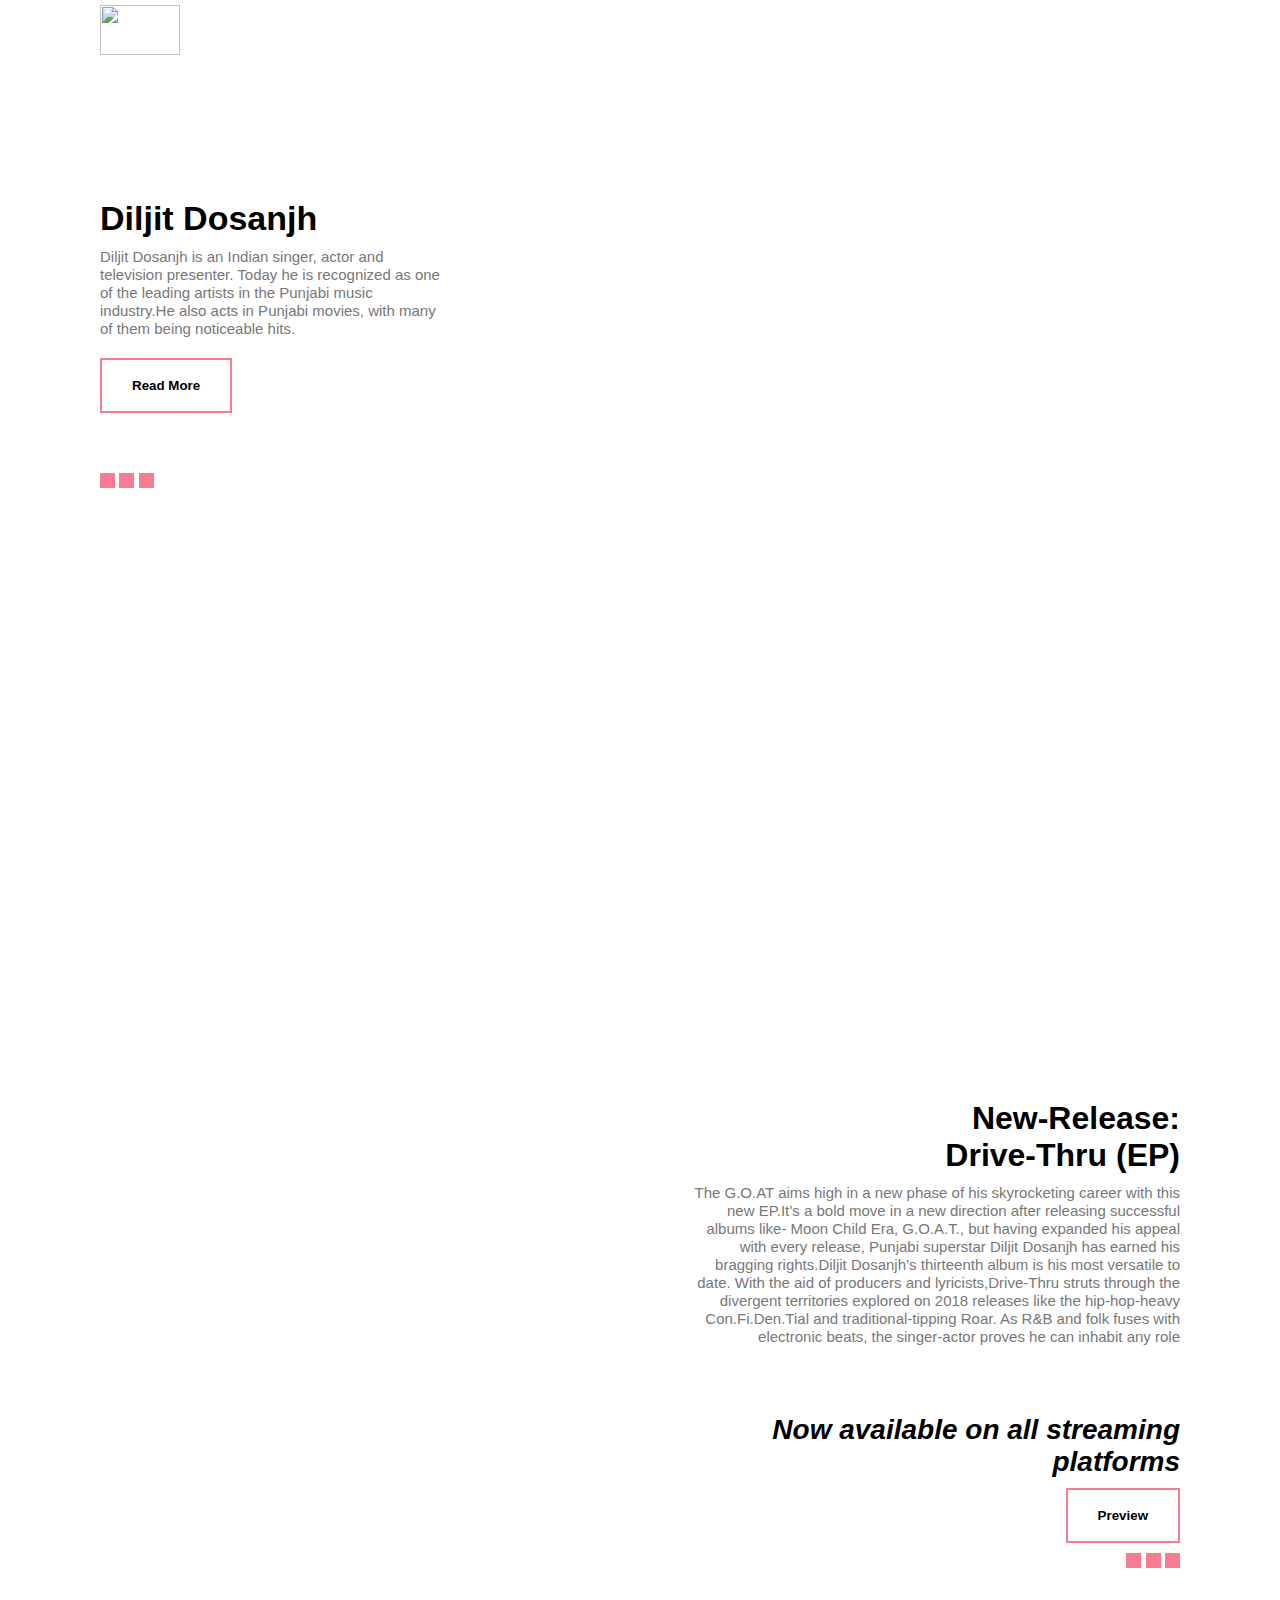
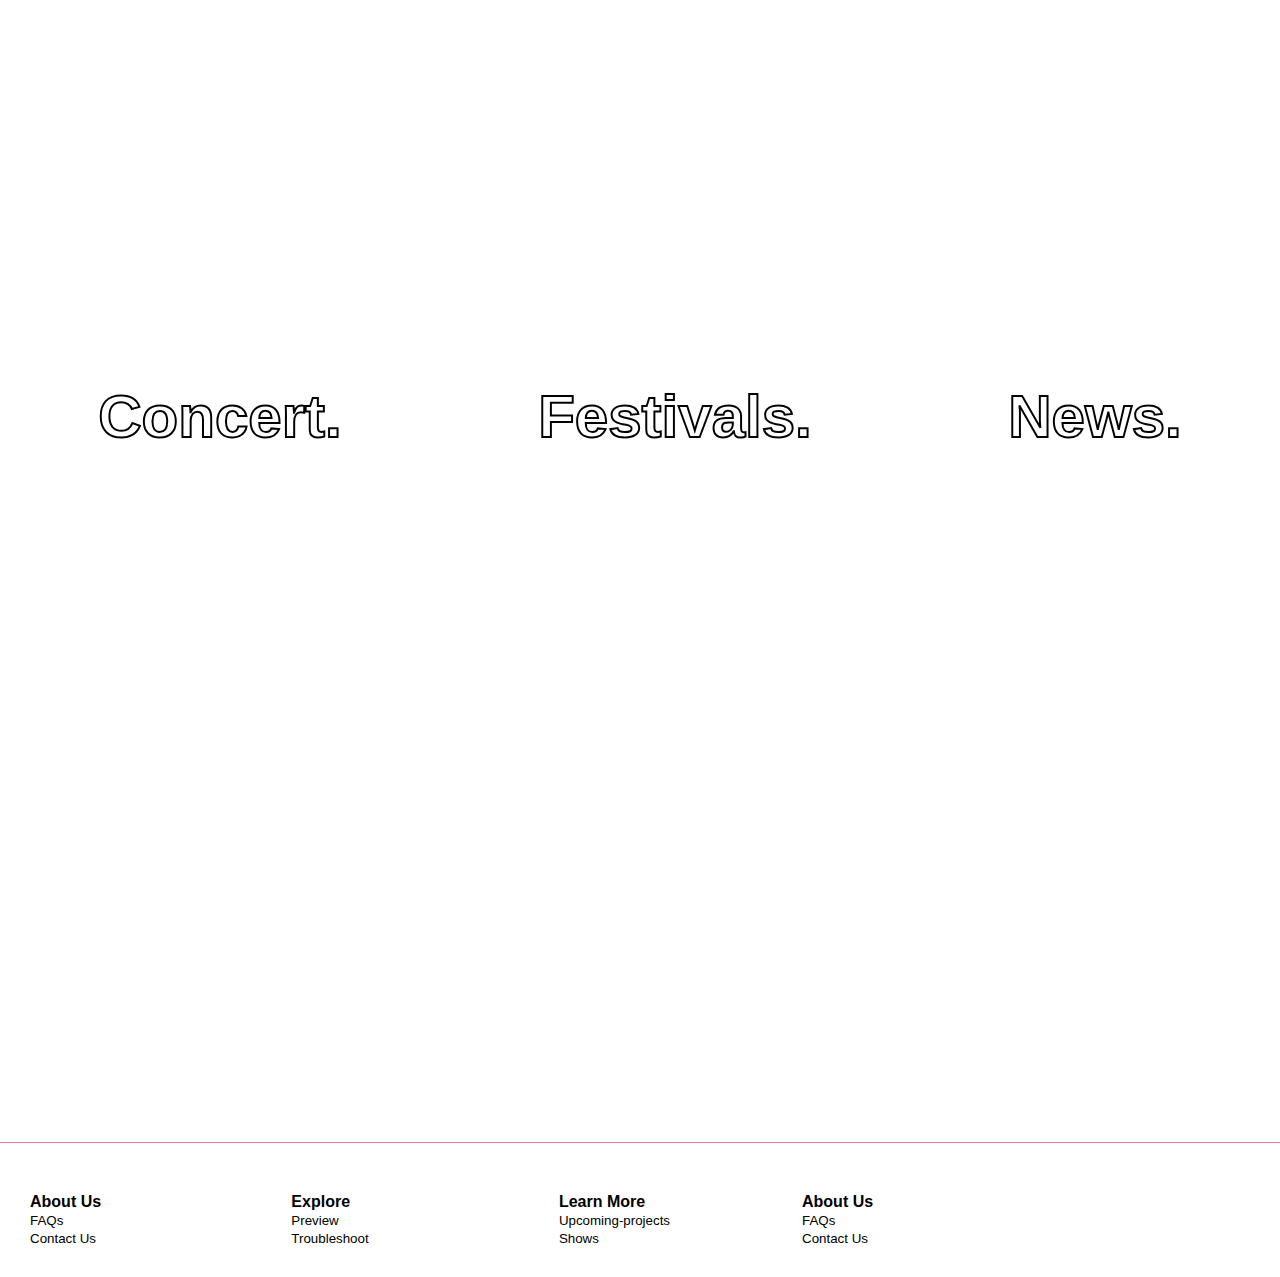
==== index.html @ 60cc2644 "Add files via upload" ====
<!DOCTYPE html>
<html lang="en" dir="ltr">
  <head>
    <meta charset="utf-8">
    <title></title>
    <link rel="stylesheet" href="styles.css">
  </head>
  <body>
    <section id="header">
      <div class="container">
      <img src="goat.jpg" alt="" class="logo">
      <div class="header-text">
        <h1>Diljit Dosanjh</h1>
        <p>Diljit Dosanjh is an Indian singer, actor and television presenter.
         Today he is recognized as one of the leading artists in the Punjabi music industry.He also acts in Punjabi movies, with many of them being noticeable hits.
        </p>
        <button type="button" name="button" class="common-btn">Read More</button>
<div class="line">
  <span class="line-1"></span>
  <span class="line-2"></span>
  <span class="line-3"></span>
</div>

      </div>
      </div>
</section>

<nav id="sidenav">
<ul>
  <li><a href="index.html">Home</a></li>
  <li><a href="play.html">New Release</a></li>
  <li><a href="song.html">Concert</a></li>
  <li><a href="index.html">News</a></li>
</ul>
</nav>
<img src="menu.png" alt="" id="menubtn">

<!--song-->
<section id="newRelease">
  <div class="left-col">
<img src="drivethru.png" alt="" class="">
  </div>
  <div class="right-col">
<div class="text">
  <h1>New-Release:<br> Drive-Thru (EP)</h1>
  <p>The G.O.AT aims high in a new phase of his skyrocketing career with this new EP.It’s a bold move in a new direction after releasing successful albums like- Moon Child Era, G.O.A.T., but having expanded his appeal with every release, Punjabi superstar Diljit Dosanjh has earned his bragging rights.Diljit Dosanjh’s thirteenth album is his most versatile to date. With the aid of producers and lyricists,Drive-Thru struts through the divergent territories explored on 2018 releases like the hip-hop-heavy Con.Fi.Den.Tial and traditional-tipping Roar. As R&B and folk fuses with electronic beats, the singer-actor proves he can inhabit any role</p><br>
  <h2>Now available on all streaming platforms</h2>
    <button type="button" name="button" class="common-btn">Preview</button><br>
  <div class="line">
    <span class="line-1"></span>
    <span class="line-2"></span>
    <span class="line-3"></span>
  </div>
</div>
  </div>
</section>
<!---concerts---->

  <div class="hero">
    <h1>Concert.</h1>
    <h1>Festivals.</h1>
    <h1>News.</h1>
    <div class="concert">

    </div>
  </div>

  <!---Footer--->
  <section id="footer">
    <div class="footer-row">
      <hr>
      <div class="footer-left-col">
    <div class="footer-links">
      <div class="linktitle">
        <h4>About Us</h4>
        <small>FAQs</small><br>
        <small>Contact Us</small>
      </div>
      <div class="linktitle">
        <h4>Explore</h4>
        <small>Preview</small><br>
        <small>Troubleshoot</small>
      </div>
      <div class="linktitle">
        <h4>Learn More</h4>
        <small>Upcoming-projects</small><br>
        <small>Shows</small>
      </div>
    </div>
      </div>
      <div class="footer-right-col">
      <div class="right-footer-links">
        <div class="linktitle">
          <h4>About Us</h4>
          <small>FAQs</small><br>
          <small>Contact Us</small>

        </div>
      </div>
      </div>


    </div>

  </section>







<script>

var menubtn = document.getElementById("menubtn");
var sidenav = document.getElementById("sidenav");
sidenav.style.left = "-250px";
menubtn.onclick = function(){
  if(sidenav.style.left == "-250px"){
    sidenav.style.left = "0px";
  }
  else{
  sidenav.style.left = "-250px";
  }

}



</script>





  </body>
</html>
---- styles.css ----
*{
margin: 0;
padding: 0;
font-family: sans-serif;
}
#header{
 height: 100vh;
 background-image: url(DJ.jpg);
background-repeat: no-repeat;
background-position: right;
background-size: contain;
background-size: 80vh;

}

.container{
  margin-right: 100px;
  margin-left: 100px;
}

.logo{
  margin-top: 5px;
  height: 50px;
  width:80px;
}

.header-text{
  max-width: 350px;
  margin-top: 140px;
}

.header-text h1{
  font-size: 34px;
}

.common-btn{
  padding: 18px 30px;
  background: transparent;
  outline: none;
  border:2px solid #f67c92;
  font-weight: bold;
  cursor: pointer;
}

p{
  margin-top: 10px;
  font-size: 15px;
  line-height: 18px;
  color:#777;
}

.header-text button{
  margin-top: 20px;
  margin-bottom: 60px;
}
.line-1{
width: 15px;
height: 15px;
background: #f67c92;
display: inline-block;
}
.line-2{
width: 15px;
height: 15px;
background: #f67c92;
display: inline-block;
}
.line-3{
width: 15px;
height: 15px;
background: #f67c92;
display: inline-block;
}
.line-1:hover{
  transform: translateY(-10px);
  transition: 0.5s;
}
.line-2:hover{
  transform: translateY(-10px);
  transition: 0.7s;
}
.line-3:hover{
  transform: translateY(-10px);
  transition: 0.9s;
}
#sidenav{
  width: 250px;
  height:100vh;
  position: fixed;
  left: -250px;
  top: 0px;
  background: #f67c92;
  z-index: 2;
  transition: .5s;
}
nav ul li{
  list-style: none;
  margin: 60px 20px;

}
nav ul li a{
  text-decoration: none;
  color: #fff;
}

#menubtn{
  width: 50px;
  position: fixed;
  left: 20px;
  top: 5px;
  z-index: 2;
  cursor: pointer;
}

/*---song----*/
#newRelease{
  padding: 200px 0;
  display: flex;
  align-items: center;
  flex-wrap: wrap;
}

.left-col{
  flex-basis: 50%;
}

.left-col img{
width: 100%;
}

.right-col{
  flex-basis: 50%;
  text-align: right;
}

.text{
  max-width: 500px;
  margin-right: 100px;
  display: inline-block;
}
.text h2{
margin: 50px 0 10px;
font-size: 28px;
font-style: italic;
}

.text button{
margin-bottom:10px;
}
/*---concerts----*/

.hero{
  width: 100%;
  height:100vh;
  padding: 10px 0;
  position: relative;
  display: flex;
  align-items: flex;
  justify-content: space-around;
}

.hero h1{
  margin: 200px 50px ;
font-size: 60px;
position:relative;
z-index: 2;
-webkit-text-fill-color:transparent;
-webkit-text-stroke: 2px #000;
cursor: pointer;
}

.hero h1:hover{
  -webkit-text-fill-color:#000000;
  transform: translateY(-10px);
  transition: 0.7s;
}

.concert{
position: absolute;

height: 100%;
width: 100%;
background-image: url();
background-size: cover;
background-repeat: no-repeat;
background-position: center;
transition: 0.5s;

}
.hero h1:nth-child(1):hover ~ .concert{
  background-image: url(concert12.jpg);b


}
.hero h1:nth-child(2):hover ~ .concert{
  background-image: url(concert13.jpg);

}
.hero h1:nth-child(3):hover ~ .concert{
  background-image: url(lol.jpg);

}

/*----footer---*/

#footer{
  padding: 50px 0 30px;
}
hr{
  width: 100%;
  border: 0;
  border-top: 1px solid #f67c92;
}
.footer-row{
  display: flex;
   align-items: center;
   justify-content: space-between;
   flex-wrap: wrap;
   }

.footer-left-col{
  margin-top: 50px;
  margin-left: 30px;
  flex-basis: 50%;
}
.footer-right-col{
  flex-basis: 35%;
  margin-top: 50px;
  margin-right: 30px;
}

.footer-links{
  display: flex;
  justify-content: space-between;
  flex-wrap: wrap;
}
.link-title h4{
  color: #fab3c4;
  margin-bottom: 20px;
  }
.link-title small{
  font-size: 13px;
  color: #777;
}
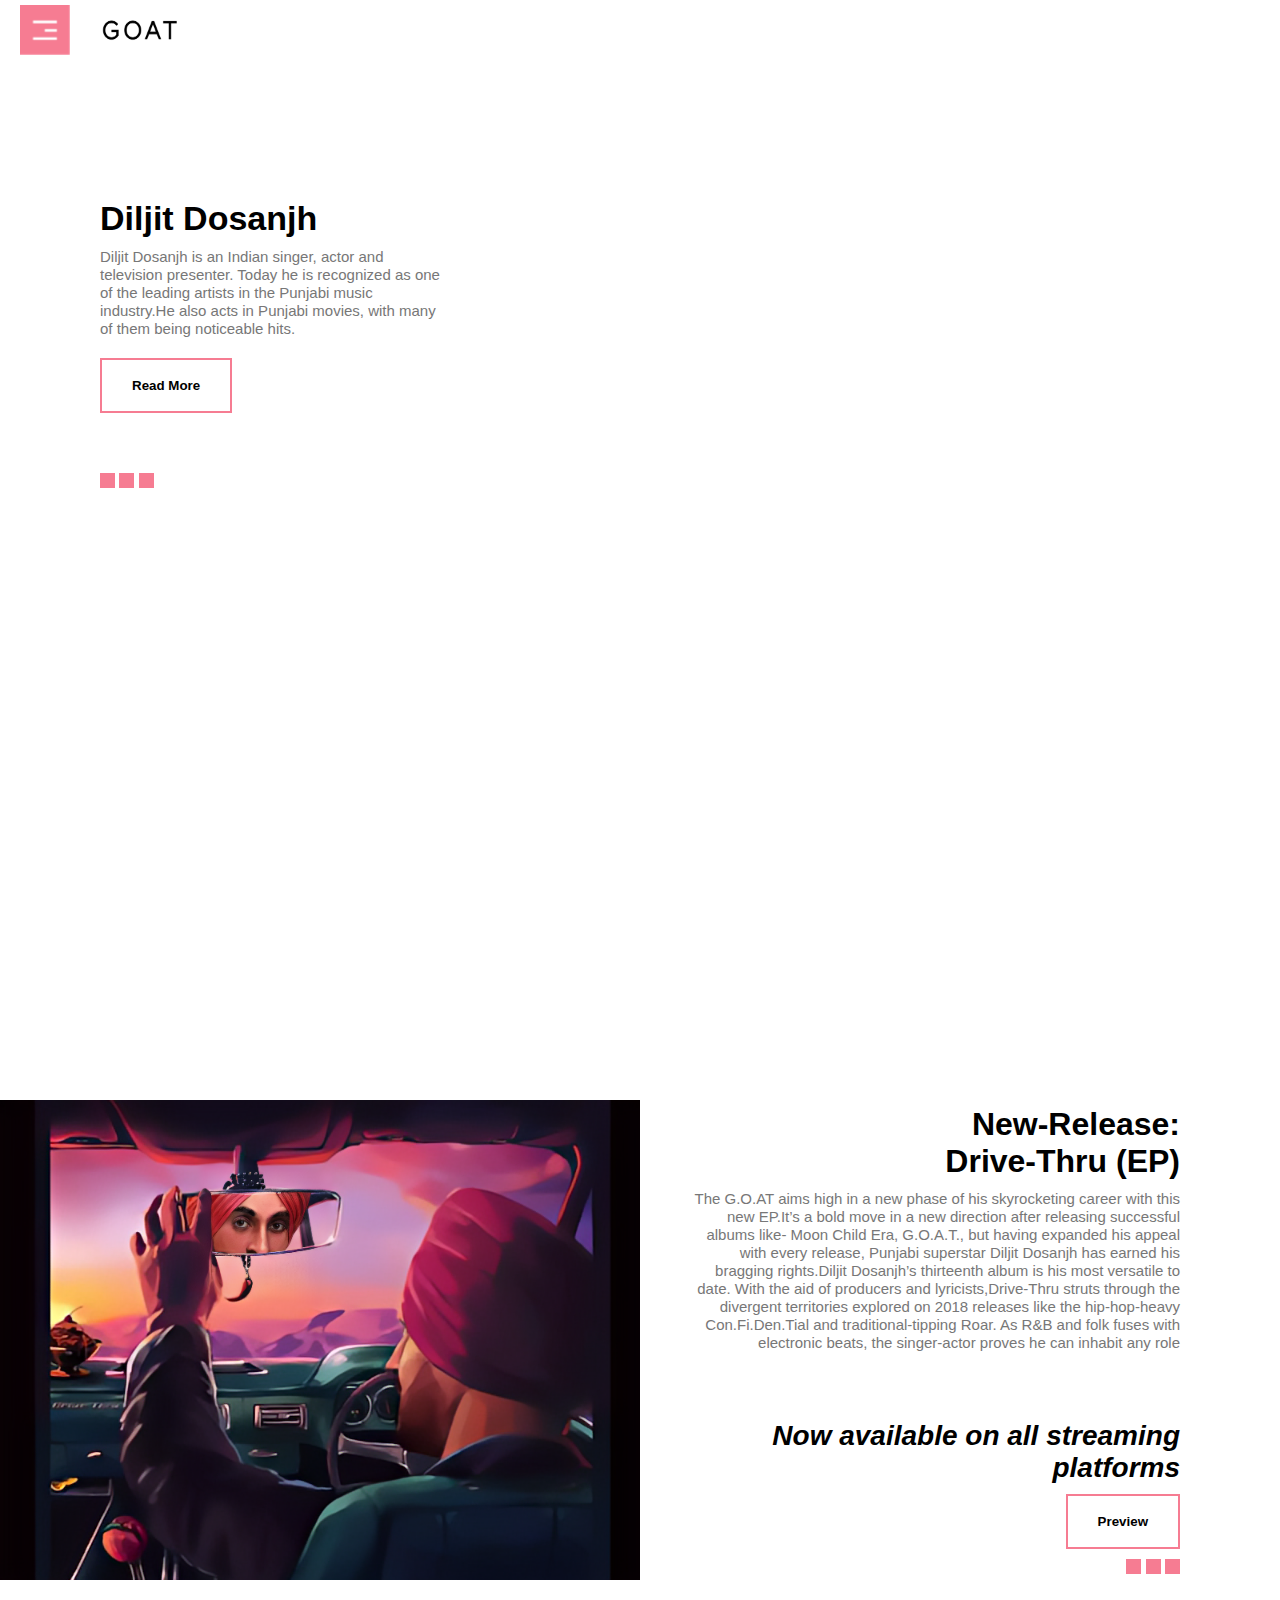
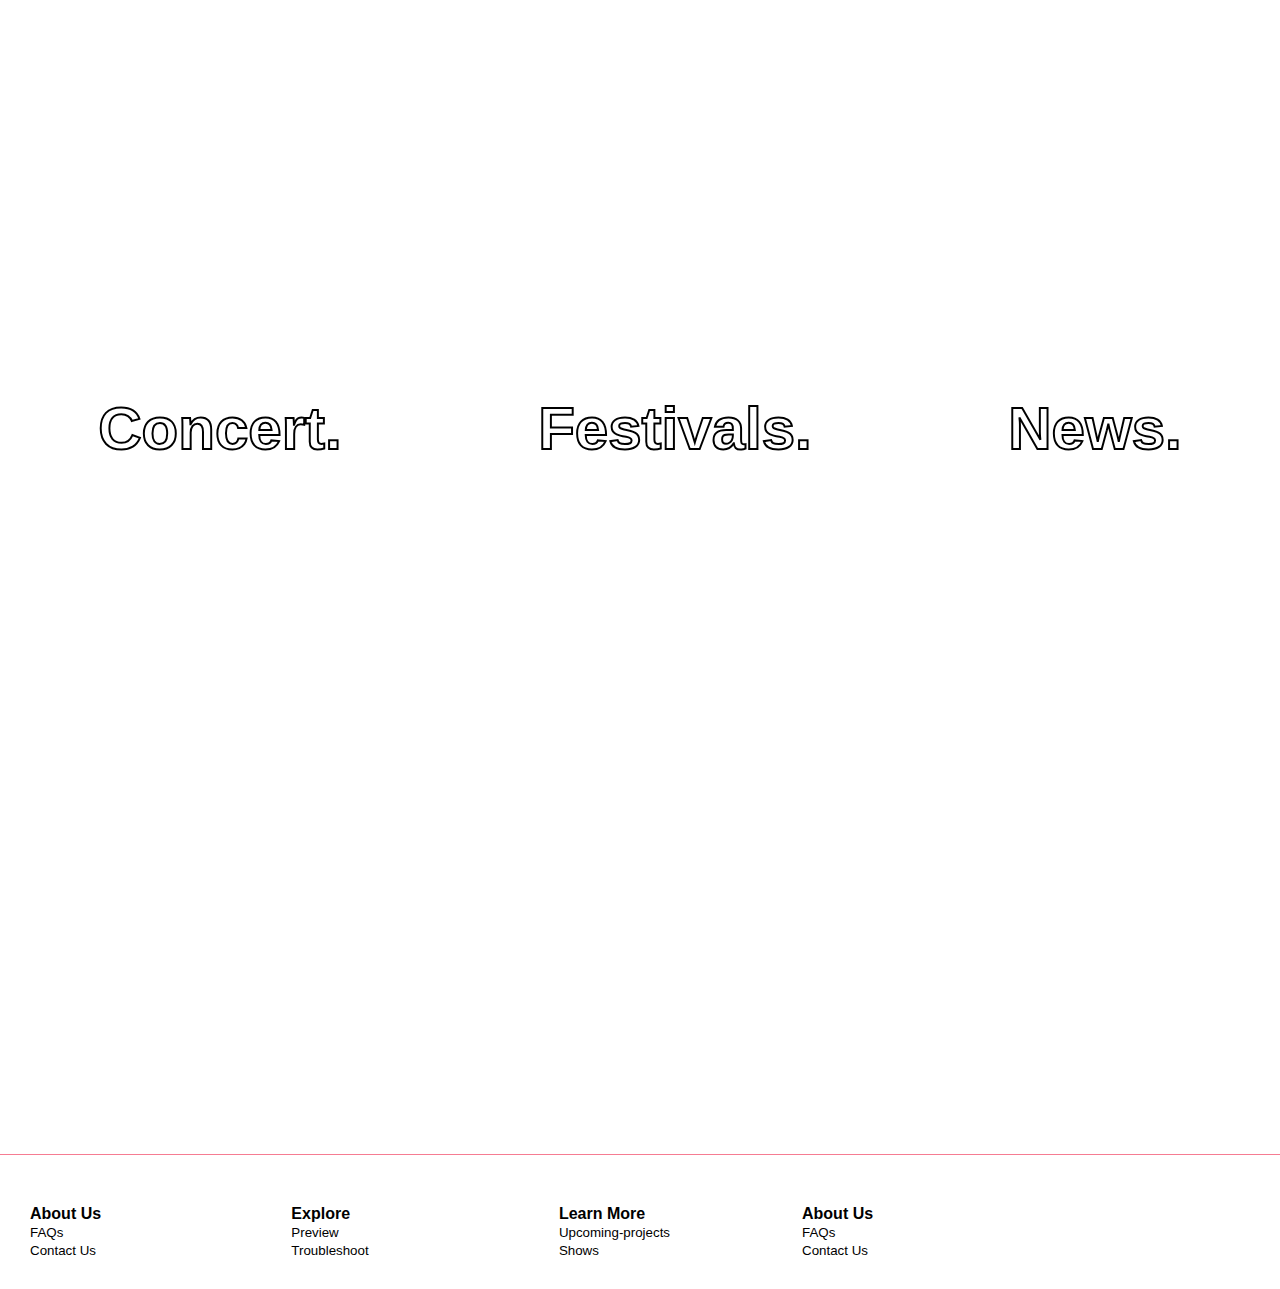
==== commit d3d2027f: "Update index.html" ====
--- a/index.html
+++ b/index.html
@@ -8,7 +8,7 @@
   <body>
     <section id="header">
       <div class="container">
-      <img src="goat.jpg" alt="" class="logo">
+      <img src="Assets/goat.jpg" alt="" class="logo">
       <div class="header-text">
         <h1>Diljit Dosanjh</h1>
         <p>Diljit Dosanjh is an Indian singer, actor and television presenter.
@@ -33,12 +33,12 @@
   <li><a href="index.html">News</a></li>
 </ul>
 </nav>
-<img src="menu.png" alt="" id="menubtn">
+<img src="Assets/menu.png" alt="" id="menubtn">
 
 <!--song-->
 <section id="newRelease">
   <div class="left-col">
-<img src="drivethru.png" alt="" class="">
+<img src="Assets/drivethru.png" alt="" class="">
   </div>
   <div class="right-col">
 <div class="text">
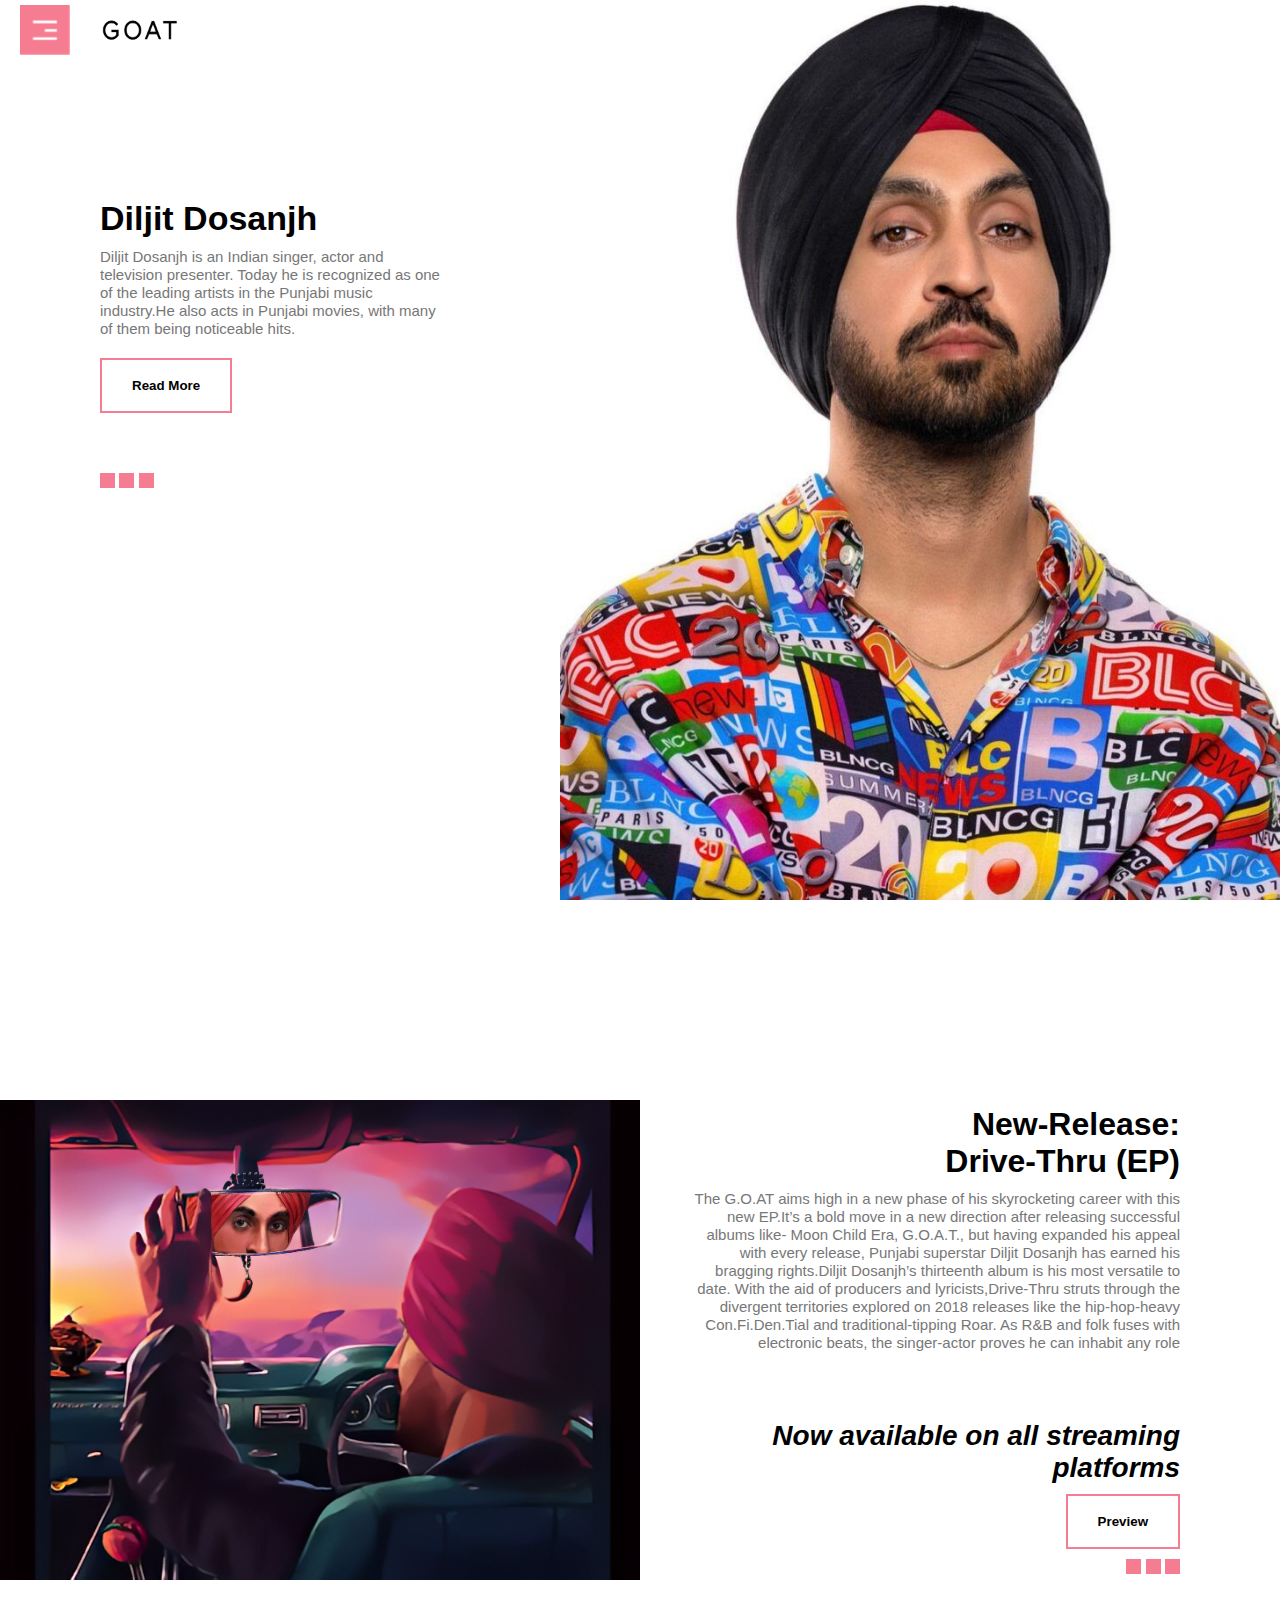
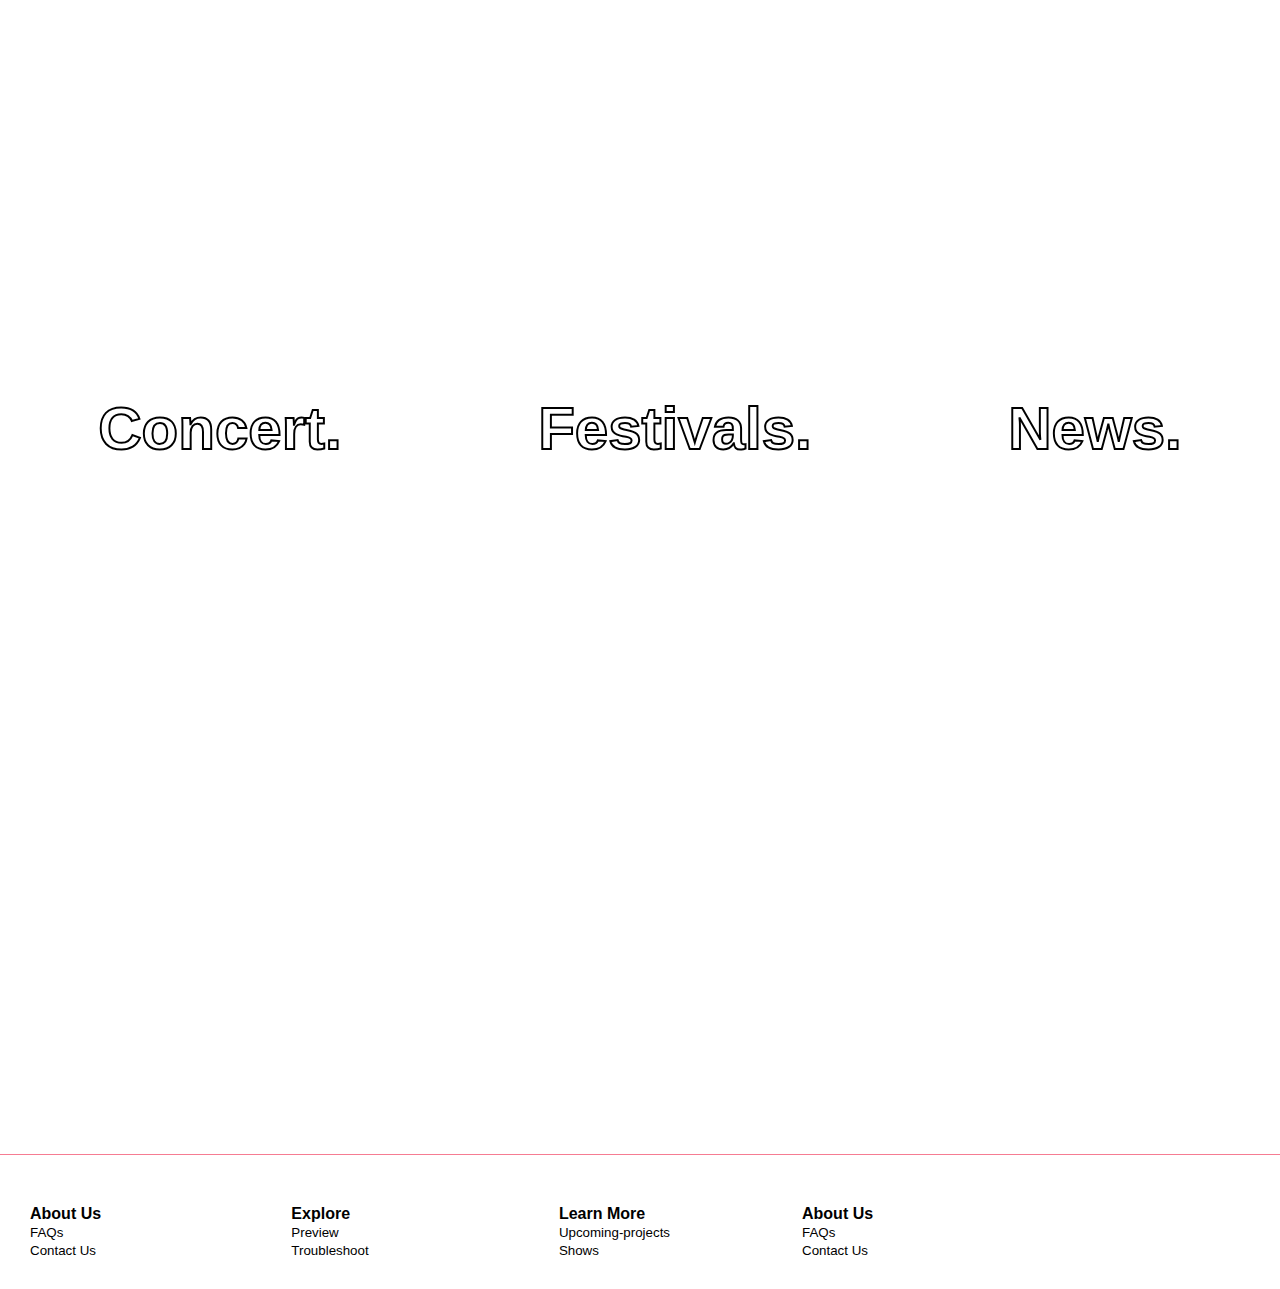
==== commit 1a85ad84: "footer added and news removed from nav bar" ====
--- a/index.html
+++ b/index.html
@@ -30,7 +30,7 @@
   <li><a href="index.html">Home</a></li>
   <li><a href="play.html">New Release</a></li>
   <li><a href="song.html">Concert</a></li>
-  <li><a href="index.html">News</a></li>
+  
 </ul>
 </nav>
 <img src="Assets/menu.png" alt="" id="menubtn">
--- a/styles.css
+++ b/styles.css
@@ -5,7 +5,7 @@
 }
 #header{
  height: 100vh;
- background-image: url(DJ.jpg);
+ background-image: url(Assets/DJ.jpg);
 background-repeat: no-repeat;
 background-position: right;
 background-size: contain;
@@ -188,16 +188,16 @@
 
 }
 .hero h1:nth-child(1):hover ~ .concert{
-  background-image: url(concert12.jpg);b
+  background-image: url(Assets/concert12.jpg);
 
 
 }
 .hero h1:nth-child(2):hover ~ .concert{
-  background-image: url(concert13.jpg);
+  background-image: url(Assets/concert13.jpg);
 
 }
 .hero h1:nth-child(3):hover ~ .concert{
-  background-image: url(lol.jpg);
+  background-image: url(Assets/lol.jpg);
 
 }
 
